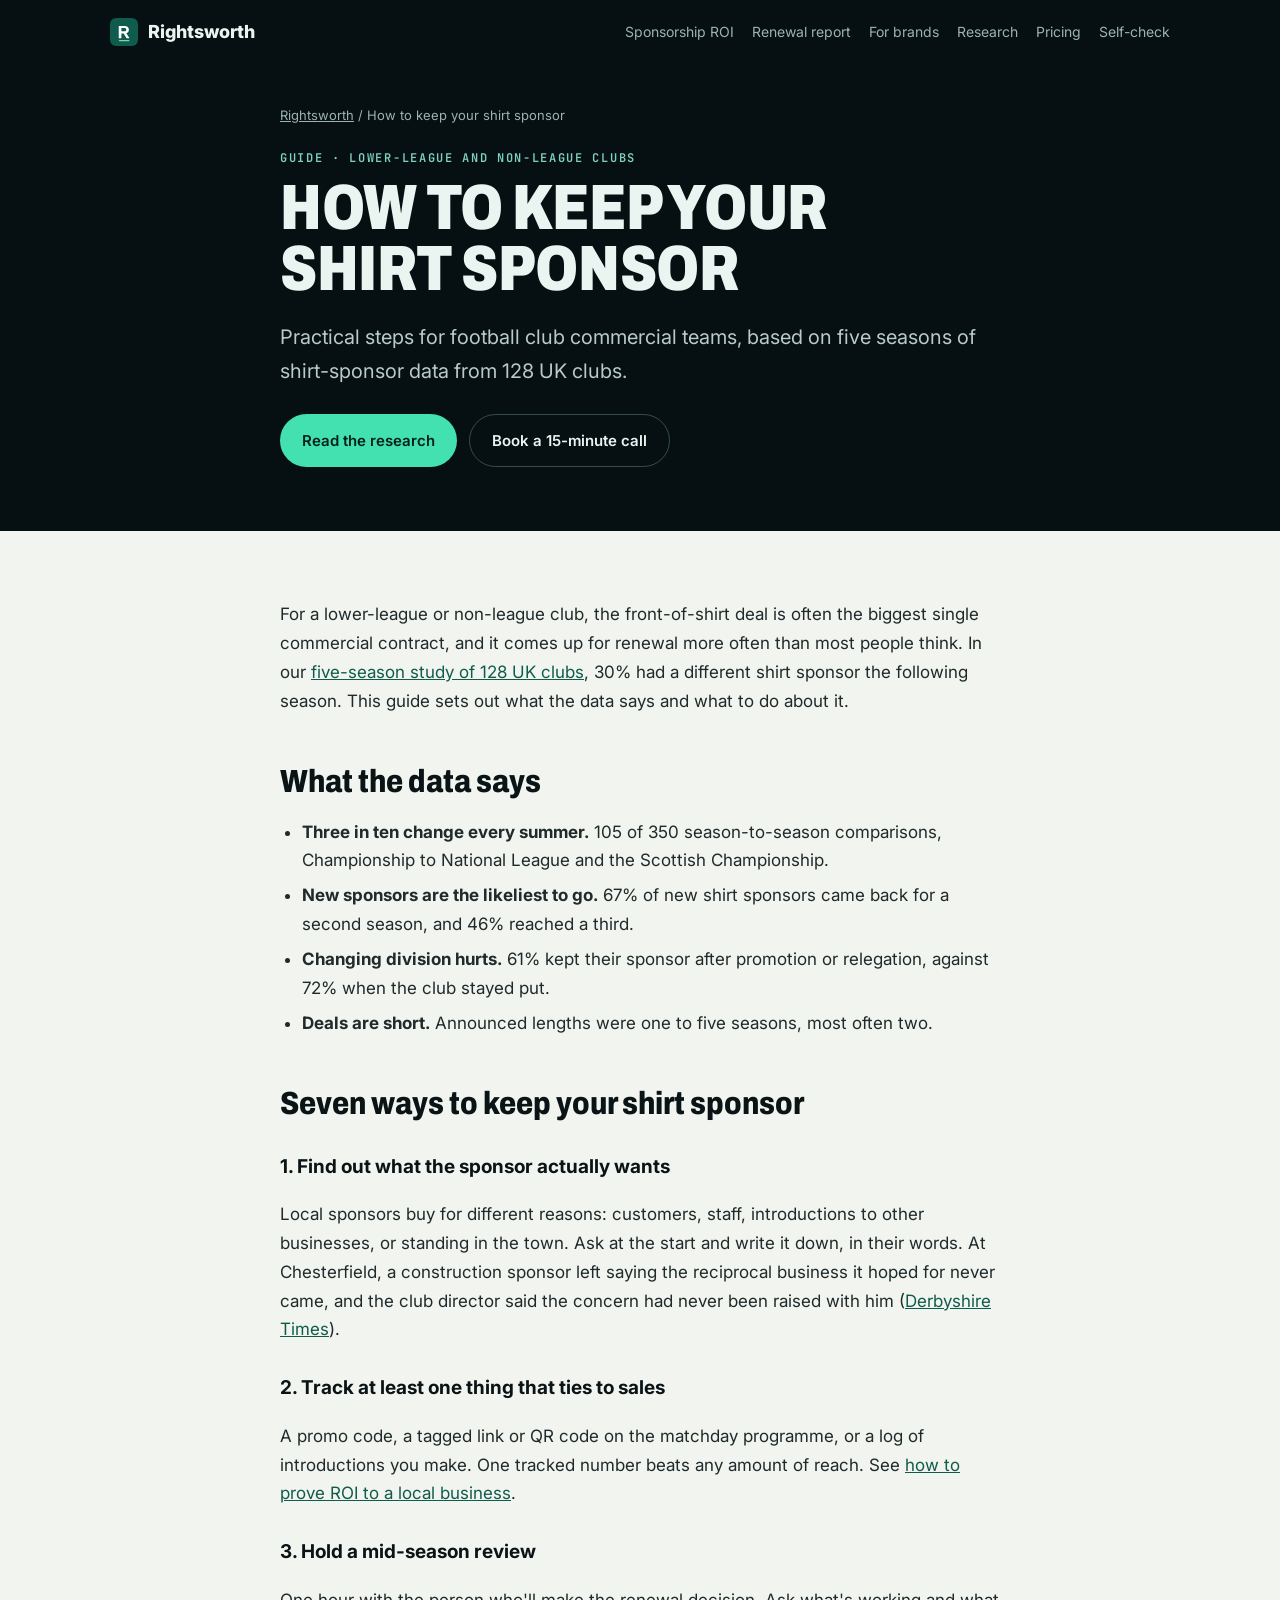
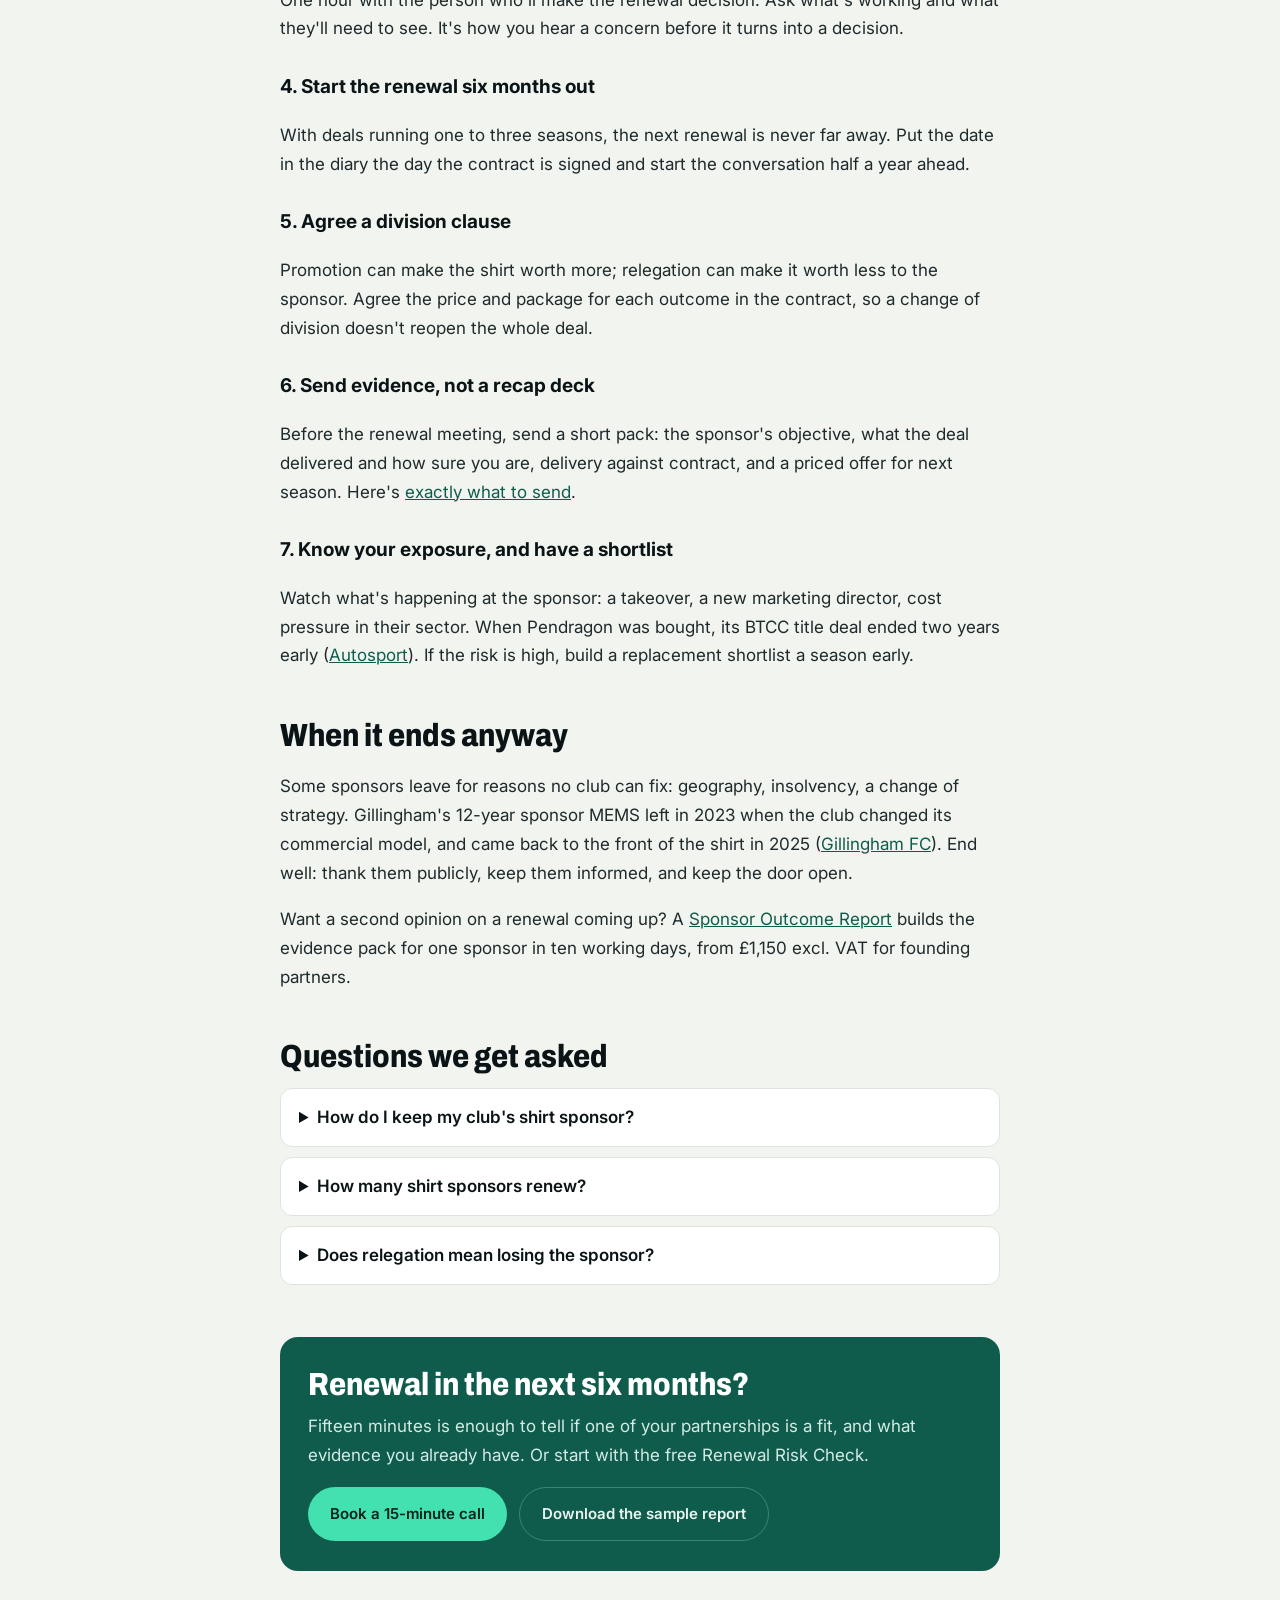
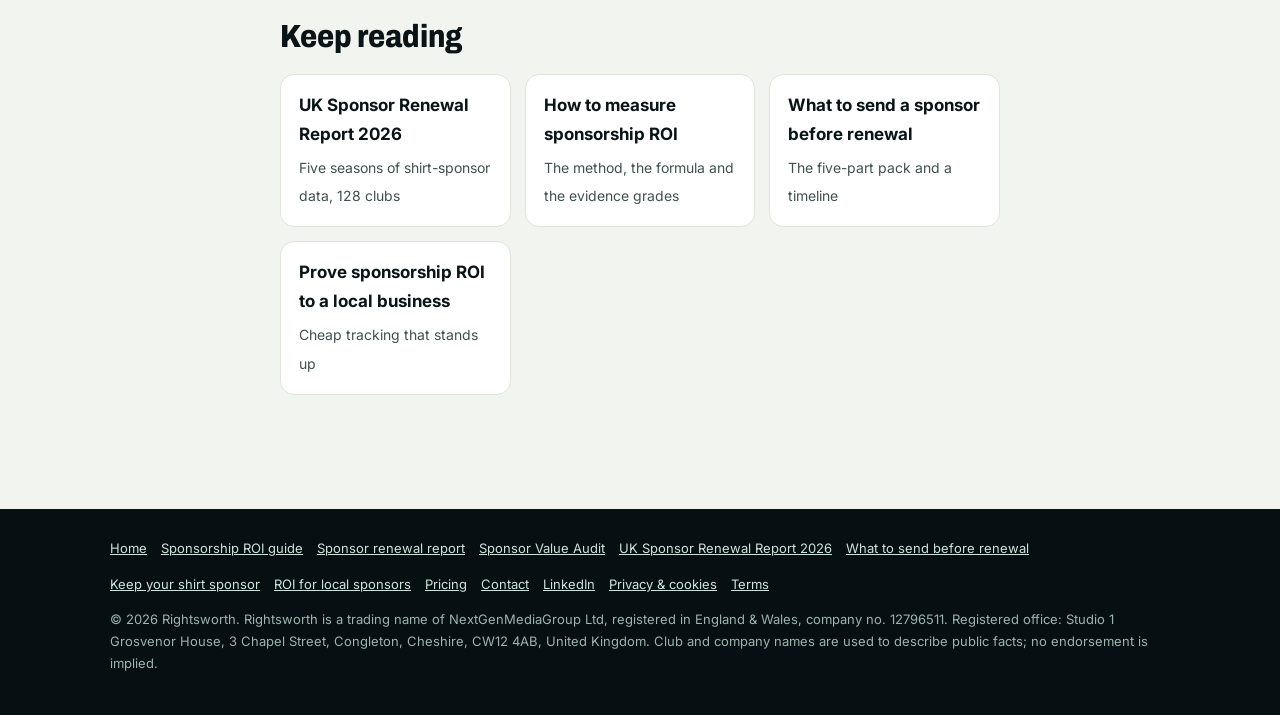
==== keep-your-shirt-sponsor/index.html @ b2c24136 "Add UK Sponsor Renewal Report 2026 page and three renewal/ROI guides - New research page with PDF an" ====
<!doctype html>
<html lang="en-GB">
<head>
<meta charset="utf-8">
<meta name="viewport" content="width=device-width,initial-scale=1">
<title>How to Keep Your Shirt Sponsor: Guide for Clubs | Rightsworth</title>
<meta name="description" content="Three in ten UK lower-league clubs change shirt sponsor each summer. Seven practical ways to keep yours, from the first conversation to the renewal meeting.">
<link rel="canonical" href="https://rightsworth.com/keep-your-shirt-sponsor/">
<meta name="theme-color" content="#071113">
<link rel="icon" href="/favicon.svg" type="image/svg+xml">
<link rel="apple-touch-icon" href="/apple-touch-icon.png">
<meta property="og:type" content="article">
<meta property="og:site_name" content="Rightsworth">
<meta property="og:locale" content="en_GB">
<meta property="og:url" content="https://rightsworth.com/keep-your-shirt-sponsor/">
<meta property="og:title" content="How to Keep Your Shirt Sponsor: Guide for Clubs | Rightsworth">
<meta property="og:description" content="Three in ten UK lower-league clubs change shirt sponsor each summer. Seven practical ways to keep yours, from the first conversation to the renewal meeting.">
<meta property="og:image" content="https://rightsworth.com/og-image.png">
<meta property="og:image:width" content="1200">
<meta property="og:image:height" content="630">
<meta property="og:image:alt" content="Rightsworth: prove what your sponsorship is worth">
<meta name="twitter:card" content="summary_large_image">
<link rel="preconnect" href="https://fonts.googleapis.com"><link rel="preconnect" href="https://fonts.gstatic.com" crossorigin><link href="https://fonts.googleapis.com/css2?family=Archivo:wdth,wght@62..125,700..900&family=Inter:wght@400;600;700&family=JetBrains+Mono:wght@600&display=swap" rel="stylesheet">
<link rel="stylesheet" href="/pages.css">
<script type="application/ld+json">
{
 "@context": "https://schema.org",
 "@graph": [
  {
   "@type": "BreadcrumbList",
   "itemListElement": [
    {
     "@type": "ListItem",
     "position": 1,
     "name": "Rightsworth",
     "item": "https://rightsworth.com/"
    },
    {
     "@type": "ListItem",
     "position": 2,
     "name": "How to keep your shirt sponsor",
     "item": "https://rightsworth.com/keep-your-shirt-sponsor/"
    }
   ]
  },
  {
   "@type": "Article",
   "headline": "How to keep your shirt sponsor",
   "description": "Three in ten UK lower-league clubs change shirt sponsor each summer. Seven practical ways to keep yours, from the first conversation to the renewal meeting.",
   "url": "https://rightsworth.com/keep-your-shirt-sponsor/",
   "inLanguage": "en-GB",
   "datePublished": "2026-11-14",
   "dateModified": "2026-11-14",
   "author": {
    "@type": "Organization",
    "name": "Rightsworth",
    "url": "https://rightsworth.com/"
   },
   "publisher": {
    "@id": "https://rightsworth.com/#org"
   },
   "image": "https://rightsworth.com/og-image.png"
  },
  {
   "@type": "FAQPage",
   "mainEntity": [
    {
     "@type": "Question",
     "name": "How do I keep my club's shirt sponsor?",
     "acceptedAnswer": {
      "@type": "Answer",
      "text": "Agree what the sponsor wants at the start, track at least one thing that ties to sales, review mid-season, start the renewal six months out, agree a division clause and send an evidence pack before the renewal meeting."
     }
    },
    {
     "@type": "Question",
     "name": "How many shirt sponsors renew?",
     "acceptedAnswer": {
      "@type": "Answer",
      "text": "In our data for five UK leagues, 70% of clubs kept the same front-of-shirt sponsor from one season to the next, and 67% of new sponsors came back for a second season."
     }
    },
    {
     "@type": "Question",
     "name": "Does relegation mean losing the sponsor?",
     "acceptedAnswer": {
      "@type": "Answer",
      "text": "Not always, but it raises the risk: 61% of clubs that changed division kept their sponsor, against 72% that stayed put."
     }
    }
   ]
  },
  {
   "@type": "Organization",
   "@id": "https://rightsworth.com/#org",
   "name": "Rightsworth",
   "url": "https://rightsworth.com/",
   "legalName": "NextGenMediaGroup Ltd",
   "logo": "https://rightsworth.com/apple-touch-icon.png",
   "sameAs": [
    "https://www.linkedin.com/company/rightsworth/"
   ]
  }
 ]
}
</script>
</head>
<body>
<header class="ph"><div class="w"><a href="/" class="lg"><img src="/favicon.svg" alt="" width="28" height="28">Rightsworth</a><nav class="pn" aria-label="Main"><a href="/sponsorship-roi/">Sponsorship ROI</a><a href="/sponsor-renewal-report/">Renewal report</a><a href="/sponsor-value-audit/">For brands</a><a href="/uk-sponsor-renewal-report-2026/">Research</a><a href="/#pricing">Pricing</a><a href="/#check">Self-check</a></nav></div></header>
<section class="hero"><div class="w n">
<p class="crumb"><a href="/">Rightsworth</a> / How to keep your shirt sponsor</p>
<p class="eb">Guide &middot; Lower-league and non-league clubs</p>
<h1>How to keep your shirt sponsor</h1>
<p class="lead">Practical steps for football club commercial teams, based on five seasons of shirt-sponsor data from 128 UK clubs.</p>
<div class="btns"><a class="btn bp" href="/uk-sponsor-renewal-report-2026/">Read the research</a><a class="btn bg" href="mailto:raymond@rightsworth.com?subject=Keep%20our%20shirt%20sponsor">Book a 15-minute call</a></div>
</div></section>
<main class="doc"><div class="w n">

<p>For a lower-league or non-league club, the front-of-shirt deal is often the biggest single commercial contract, and it comes up for renewal more often than most people think. In our <a href="/uk-sponsor-renewal-report-2026/">five-season study of 128 UK clubs</a>, 30% had a different shirt sponsor the following season. This guide sets out what the data says and what to do about it.</p>

<h2>What the data says</h2>
<ul>
<li><b>Three in ten change every summer.</b> 105 of 350 season-to-season comparisons, Championship to National League and the Scottish Championship.</li>
<li><b>New sponsors are the likeliest to go.</b> 67% of new shirt sponsors came back for a second season, and 46% reached a third.</li>
<li><b>Changing division hurts.</b> 61% kept their sponsor after promotion or relegation, against 72% when the club stayed put.</li>
<li><b>Deals are short.</b> Announced lengths were one to five seasons, most often two.</li>
</ul>

<h2>Seven ways to keep your shirt sponsor</h2>
<h3>1. Find out what the sponsor actually wants</h3>
<p>Local sponsors buy for different reasons: customers, staff, introductions to other businesses, or standing in the town. Ask at the start and write it down, in their words. At Chesterfield, a construction sponsor left saying the reciprocal business it hoped for never came, and the club director said the concern had never been raised with him (<a href="https://www.derbyshiretimes.co.uk/sport/football/chesterfield-sponsor-wont-renew-due-frustrations-field-issues-spireites-talks-potential-replacement-43858" rel="noopener">Derbyshire Times</a>).</p>
<h3>2. Track at least one thing that ties to sales</h3>
<p>A promo code, a tagged link or QR code on the matchday programme, or a log of introductions you make. One tracked number beats any amount of reach. See <a href="/prove-sponsorship-roi-to-a-local-business/">how to prove ROI to a local business</a>.</p>
<h3>3. Hold a mid-season review</h3>
<p>One hour with the person who'll make the renewal decision. Ask what's working and what they'll need to see. It's how you hear a concern before it turns into a decision.</p>
<h3>4. Start the renewal six months out</h3>
<p>With deals running one to three seasons, the next renewal is never far away. Put the date in the diary the day the contract is signed and start the conversation half a year ahead.</p>
<h3>5. Agree a division clause</h3>
<p>Promotion can make the shirt worth more; relegation can make it worth less to the sponsor. Agree the price and package for each outcome in the contract, so a change of division doesn't reopen the whole deal.</p>
<h3>6. Send evidence, not a recap deck</h3>
<p>Before the renewal meeting, send a short pack: the sponsor's objective, what the deal delivered and how sure you are, delivery against contract, and a priced offer for next season. Here's <a href="/what-to-send-a-sponsor-before-renewal/">exactly what to send</a>.</p>
<h3>7. Know your exposure, and have a shortlist</h3>
<p>Watch what's happening at the sponsor: a takeover, a new marketing director, cost pressure in their sector. When Pendragon was bought, its BTCC title deal ended two years early (<a href="https://www.autosport.com/btcc/news/vauxhall-teams-btcc-future-in-jeopardy-after-sponsor-termination/10695569/" rel="noopener">Autosport</a>). If the risk is high, build a replacement shortlist a season early.</p>

<h2>When it ends anyway</h2>
<p>Some sponsors leave for reasons no club can fix: geography, insolvency, a change of strategy. Gillingham's 12-year sponsor MEMS left in 2023 when the club changed its commercial model, and came back to the front of the shirt in 2025 (<a href="https://www.gillinghamfootballclub.com/news/mems-power-generation-returns-front-gillingham-fc-shirts" rel="noopener">Gillingham FC</a>). End well: thank them publicly, keep them informed, and keep the door open.</p>
<p>Want a second opinion on a renewal coming up? A <a href="/sponsor-renewal-report/">Sponsor Outcome Report</a> builds the evidence pack for one sponsor in ten working days, from £1,150 excl. VAT for founding partners.</p>

<h2>Questions we get asked</h2><details><summary>How do I keep my club's shirt sponsor?</summary><p>Agree what the sponsor wants at the start, track at least one thing that ties to sales, review mid-season, start the renewal six months out, agree a division clause and send an evidence pack before the renewal meeting.</p></details><details><summary>How many shirt sponsors renew?</summary><p>In our data for five UK leagues, 70% of clubs kept the same front-of-shirt sponsor from one season to the next, and 67% of new sponsors came back for a second season.</p></details><details><summary>Does relegation mean losing the sponsor?</summary><p>Not always, but it raises the risk: 61% of clubs that changed division kept their sponsor, against 72% that stayed put.</p></details>
<div class="cta"><h2>Renewal in the next six months?</h2><p>Fifteen minutes is enough to tell if one of your partnerships is a fit, and what evidence you already have. Or start with the free Renewal Risk Check.</p><div class="btns"><a class="btn bp" href="mailto:raymond@rightsworth.com?subject=Book%20a%2015-minute%20call">Book a 15-minute call</a><a class="btn bg" href="/rightsworth-sample-report.pdf">Download the sample report</a></div></div>
<h2>Keep reading</h2>
<div class="rel"><a href="/uk-sponsor-renewal-report-2026/"><b>UK Sponsor Renewal Report 2026</b><span>Five seasons of shirt-sponsor data, 128 clubs</span></a><a href="/sponsorship-roi/"><b>How to measure sponsorship ROI</b><span>The method, the formula and the evidence grades</span></a><a href="/what-to-send-a-sponsor-before-renewal/"><b>What to send a sponsor before renewal</b><span>The five-part pack and a timeline</span></a><a href="/prove-sponsorship-roi-to-a-local-business/"><b>Prove sponsorship ROI to a local business</b><span>Cheap tracking that stands up</span></a></div>
</div></main>
<footer class="pf"><div class="w"><nav aria-label="Footer"><a href="/">Home</a><a href="/sponsorship-roi/">Sponsorship ROI guide</a><a href="/sponsor-renewal-report/">Sponsor renewal report</a><a href="/sponsor-value-audit/">Sponsor Value Audit</a><a href="/uk-sponsor-renewal-report-2026/">UK Sponsor Renewal Report 2026</a><a href="/what-to-send-a-sponsor-before-renewal/">What to send before renewal</a><a href="/keep-your-shirt-sponsor/">Keep your shirt sponsor</a><a href="/prove-sponsorship-roi-to-a-local-business/">ROI for local sponsors</a><a href="/#pricing">Pricing</a><a href="mailto:raymond@rightsworth.com">Contact</a><a href="https://www.linkedin.com/company/rightsworth/" rel="noopener">LinkedIn</a><a href="/privacy.html">Privacy &amp; cookies</a><a href="/terms.html">Terms</a></nav>
<p>&copy; 2026 Rightsworth. Rightsworth is a trading name of NextGenMediaGroup Ltd, registered in England &amp; Wales, company no. 12796511. Registered office: Studio 1 Grosvenor House, 3 Chapel Street, Congleton, Cheshire, CW12 4AB, United Kingdom. Club and company names are used to describe public facts; no endorsement is implied.</p></div></footer>
</body>
</html>
---- pages.css ----
:root{--ink:#0a1416;--ink2:#41504f;--paper:#f2f4ef;--paper2:#e7ebe4;--green:#0f5c4c;--mint:#7fd1bd;--signal:#43e0b0;--line:#dfe4dc;--night:#061012;--gA:#1fae84;--gB:#3b7fe0;--gC:#c9971c;--gD:#7d8e95}
*{box-sizing:border-box}
html{-webkit-text-size-adjust:100%}
body{margin:0;background:var(--paper);color:var(--ink);font:17px/1.7 Inter,system-ui,-apple-system,"Segoe UI",Roboto,Arial,sans-serif;-webkit-font-smoothing:antialiased}
a{color:var(--green)}
.w{max-width:1100px;margin:0 auto;padding:0 20px}
.n{max-width:760px}
.ph{background:var(--night);color:#eaf5f1}
.ph .w{display:flex;justify-content:space-between;align-items:center;gap:16px;min-height:64px;flex-wrap:wrap}
.lg{display:flex;align-items:center;gap:10px;color:#eaf5f1;text-decoration:none;font-weight:800;font-size:18px}
.lg img{width:28px;height:28px}
.pn{display:flex;gap:18px;flex-wrap:wrap;font-size:14px}
.pn a{color:#9cb3ae;text-decoration:none}.pn a:hover,.pn a[aria-current]{color:#eaf5f1}
.hero{background:var(--night);color:#eaf5f1;padding:40px 0 64px}
.crumb{font-size:13px;color:#9cb3ae;margin:0 0 26px}.crumb a{color:#9cb3ae}
.eb{font:600 12px/1 "JetBrains Mono",ui-monospace,Consolas,monospace;letter-spacing:.14em;text-transform:uppercase;color:var(--mint);margin:0 0 14px}
h1{font-family:Archivo,system-ui,sans-serif;font-stretch:80%;font-weight:850;text-transform:uppercase;font-size:clamp(36px,6vw,64px);line-height:.95;margin:0 0 20px;letter-spacing:-.005em}
.hero p.lead{font-size:clamp(17px,2vw,20px);color:#b9cbc6;max-width:62ch;margin:0 0 26px}
.btns{display:flex;gap:12px;flex-wrap:wrap}
.btn{display:inline-flex;align-items:center;padding:13px 22px;border-radius:999px;font-weight:600;font-size:15px;text-decoration:none}
.bp{background:var(--signal);color:#04211a}.bg{border:1px solid rgba(190,255,232,.25);color:#eaf5f1}
.light .bg{border-color:rgba(10,20,22,.2);color:var(--ink)}
main.doc{padding:52px 0 40px}
h2{font-family:Archivo,system-ui,sans-serif;font-stretch:85%;font-weight:800;font-size:clamp(24px,3.2vw,32px);line-height:1.15;margin:48px 0 12px}
h3{font-size:19px;margin:28px 0 6px}
p,li{color:#1e2a2b}
ul,ol{padding-left:22px}li{margin:6px 0}
.box{background:#fff;border:1px solid var(--line);border-radius:14px;padding:20px 22px;margin:22px 0}
.box h3{margin-top:0}
.formula{font:600 16px/1.6 "JetBrains Mono",ui-monospace,Consolas,monospace;background:var(--night);color:#eaf5f1;border-radius:12px;padding:16px 18px;overflow-x:auto}
table{width:100%;border-collapse:collapse;font-size:15px;margin:14px 0;background:#fff;border-radius:12px;overflow:hidden}
th,td{text-align:left;vertical-align:top;padding:11px 13px;border-bottom:1px solid var(--line)}
th{background:var(--paper2);font-size:13px;letter-spacing:.02em}
.g{display:inline-block;min-width:26px;text-align:center;font-weight:800;color:#fff;border-radius:6px;padding:1px 6px;font-size:14px}
.gA{background:var(--gA)}.gB{background:var(--gB)}.gC{background:var(--gC)}.gD{background:var(--gD)}
.note{font-size:14px;color:var(--ink2)}
.cta{background:var(--green);color:#eaf5f1;border-radius:18px;padding:30px 28px;margin:52px 0 10px}
.cta h2{margin:0 0 8px;color:#fff}.cta p{color:#d3ebe4;margin:0 0 18px}
.rel{display:grid;grid-template-columns:repeat(auto-fit,minmax(220px,1fr));gap:14px;margin:18px 0}
.rel a{display:block;background:#fff;border:1px solid var(--line);border-radius:14px;padding:16px 18px;text-decoration:none;color:var(--ink)}
.rel a b{display:block;margin-bottom:4px}.rel a span{font-size:14px;color:var(--ink2)}
details{background:#fff;border:1px solid var(--line);border-radius:12px;padding:14px 18px;margin:10px 0}
summary{font-weight:600;cursor:pointer}
.pf{background:var(--night);color:#9cb3ae;font-size:13px;padding:28px 0;margin-top:56px}
.pf p{color:#9cb3ae}.pf a{color:#cfe3dd}.pf nav{display:flex;flex-wrap:wrap;gap:14px;margin-bottom:12px}
@media(max-width:640px){.pn{display:none}table,thead,tbody,tr,th,td{display:block}thead{display:none}td{border:0;padding:3px 13px}tr{border-bottom:1px solid var(--line);padding:10px 0}}
.stats{display:grid;grid-template-columns:repeat(3,1fr);gap:12px;margin:0 0 28px}
.stats div{background:#fff;border:1px solid var(--line);border-radius:14px;padding:16px 18px}
.stats b{display:block;font-family:Archivo,system-ui,sans-serif;font-stretch:85%;font-weight:850;font-size:clamp(28px,5vw,40px);line-height:1;color:var(--green)}
.stats span{font-size:14px;color:var(--ink2)}
.bars{margin:16px 0 22px}
.bar{display:grid;grid-template-columns:minmax(120px,210px) 1fr 48px;gap:12px;align-items:center;margin:10px 0}
.bl b{display:block;font-size:15px;line-height:1.25}.bl span{font-size:12.5px;color:var(--ink2)}
.bt{background:var(--paper2);border-radius:6px;height:22px;overflow:hidden}
.bt i{display:block;height:100%;background:#9fb7b0;border-radius:6px}
.bar.hl .bt i{background:var(--green)}
.bv{font-weight:800;font-size:15px}
@media (max-width:560px){.stats{grid-template-columns:1fr}.bar{grid-template-columns:1fr 44px}.bl{grid-column:1/-1}}
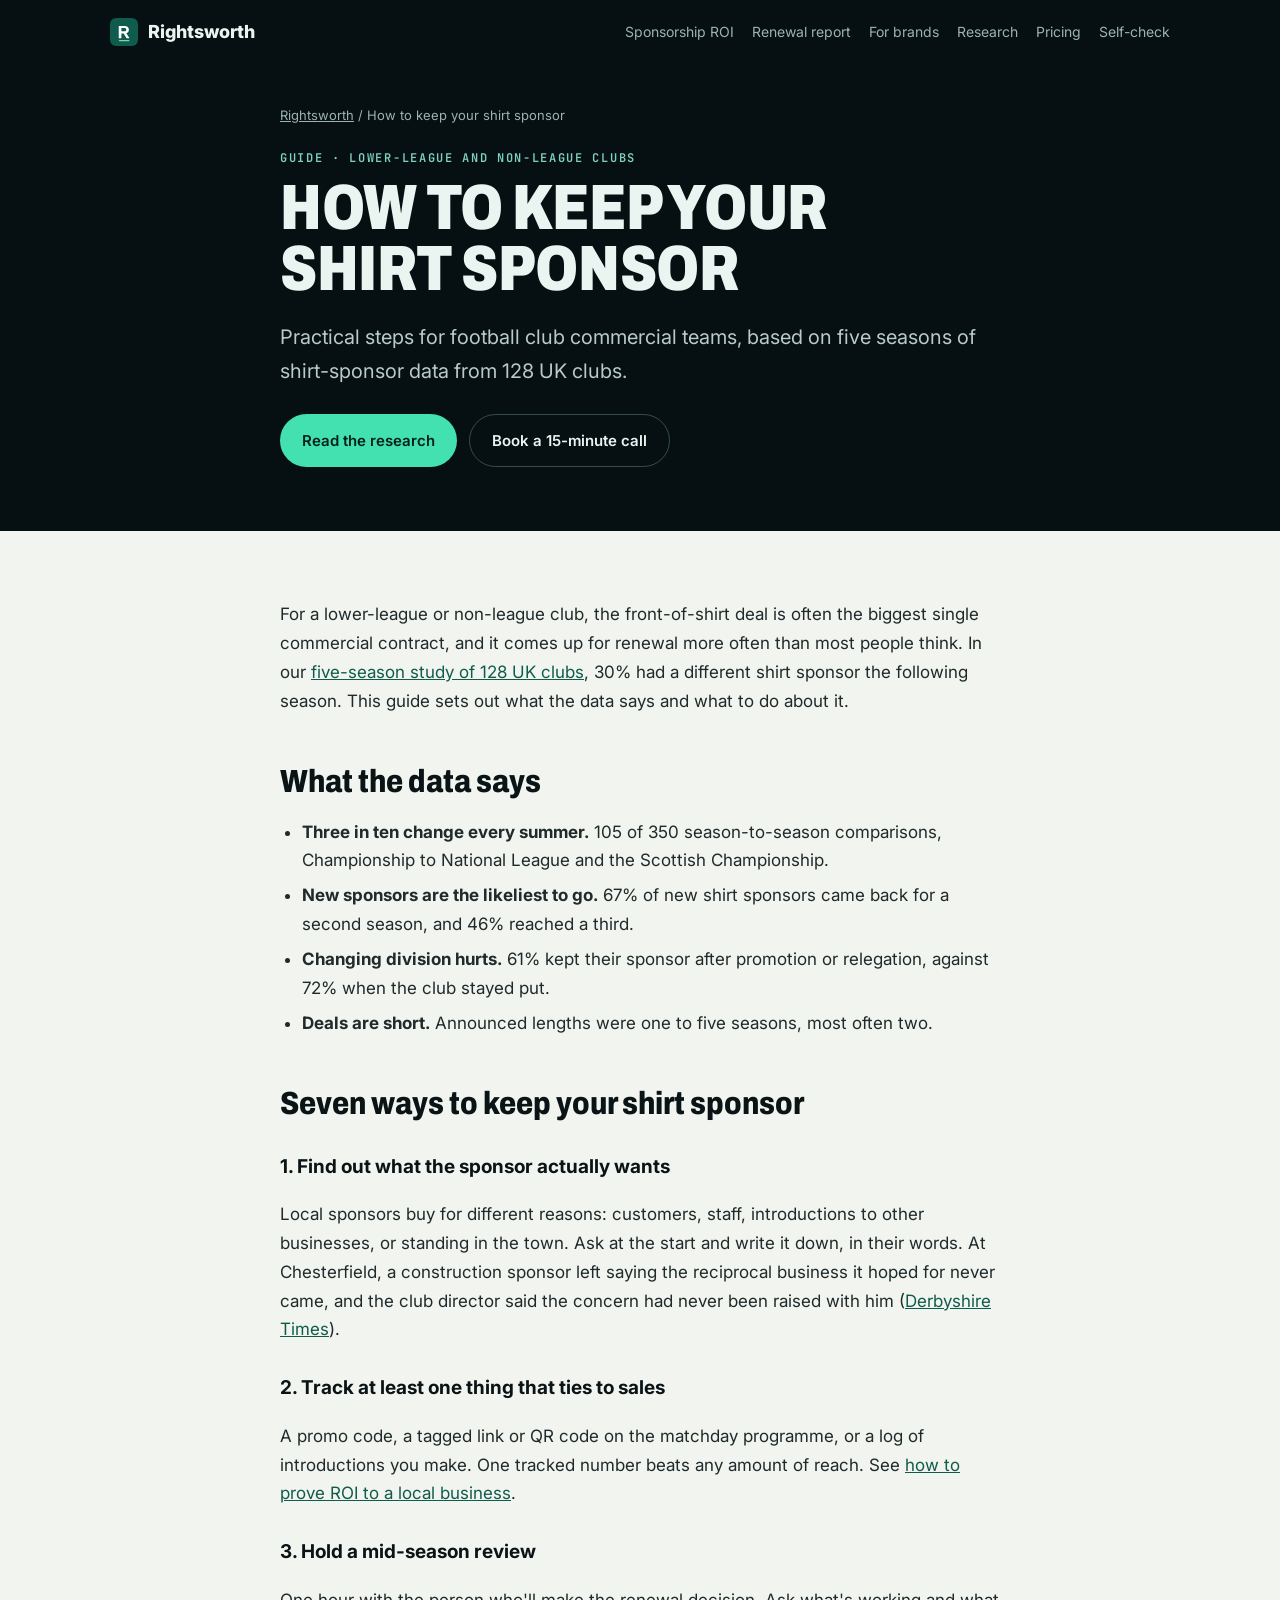
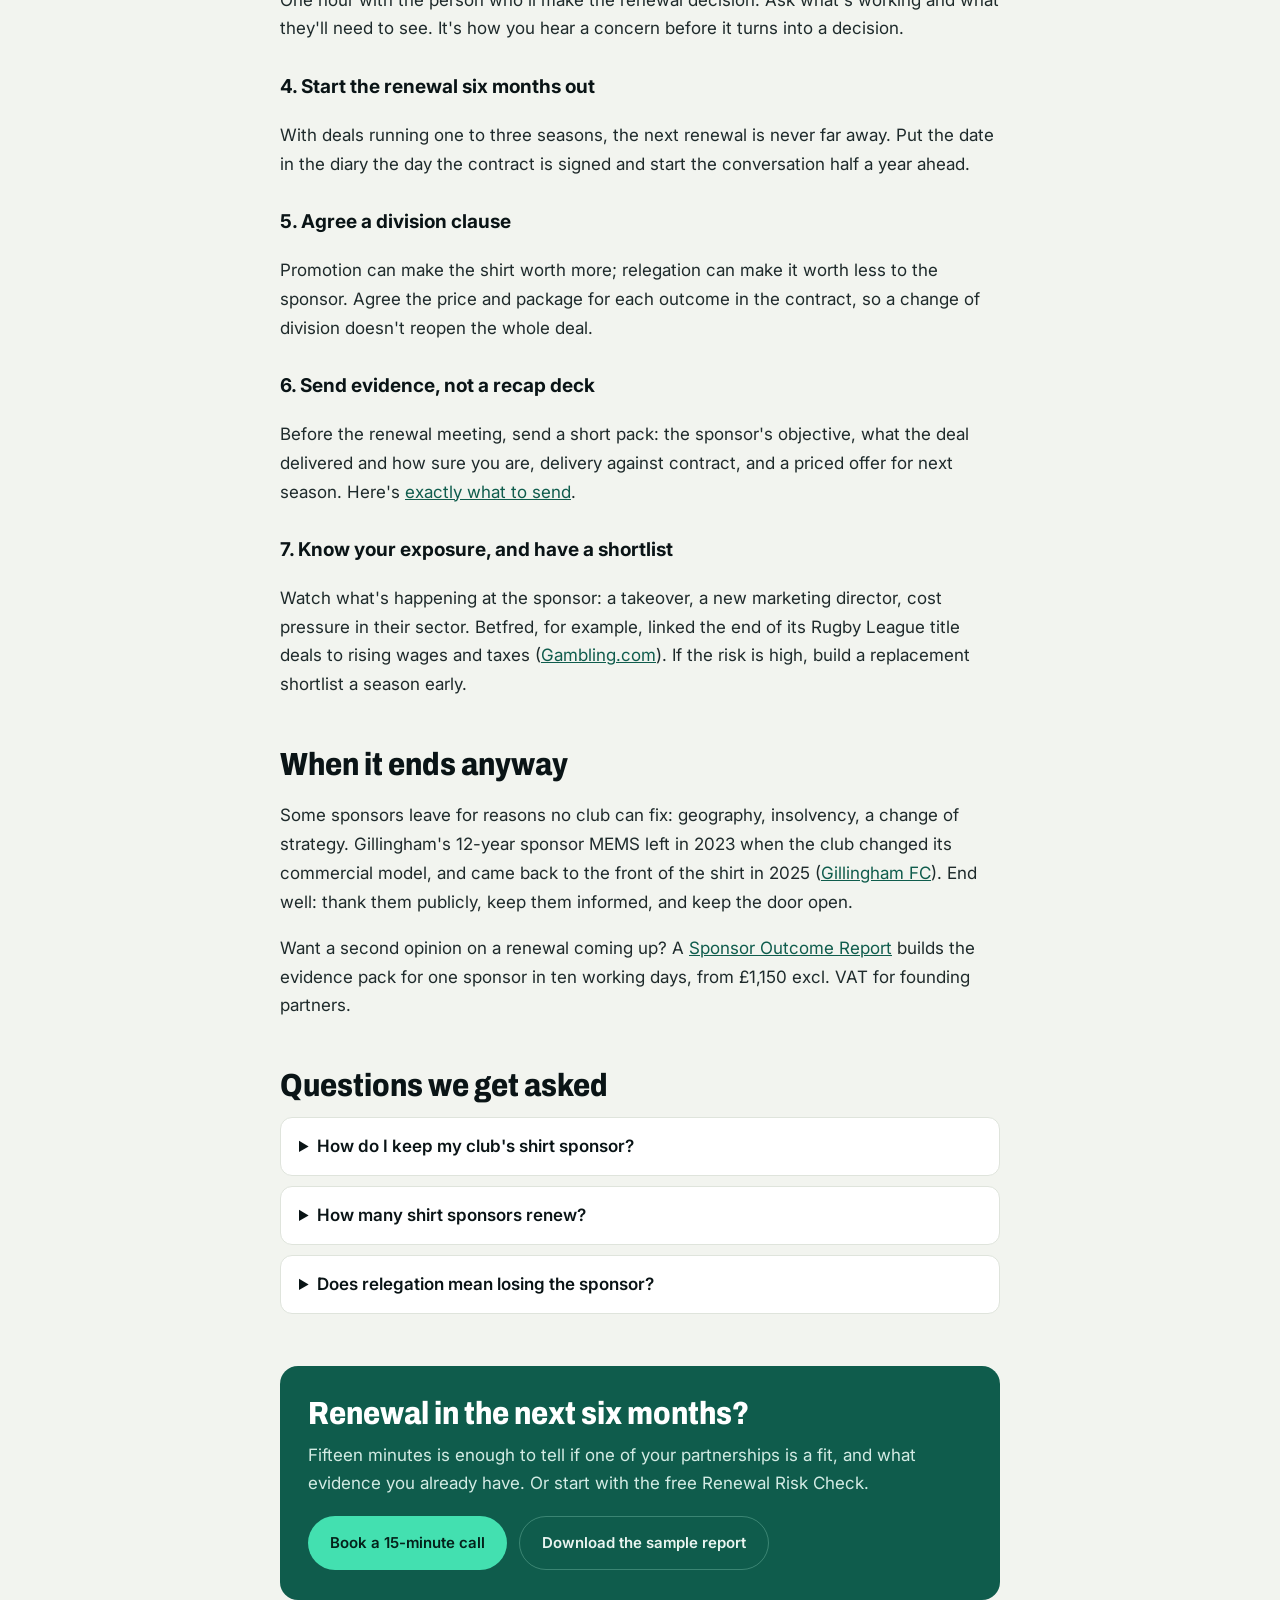
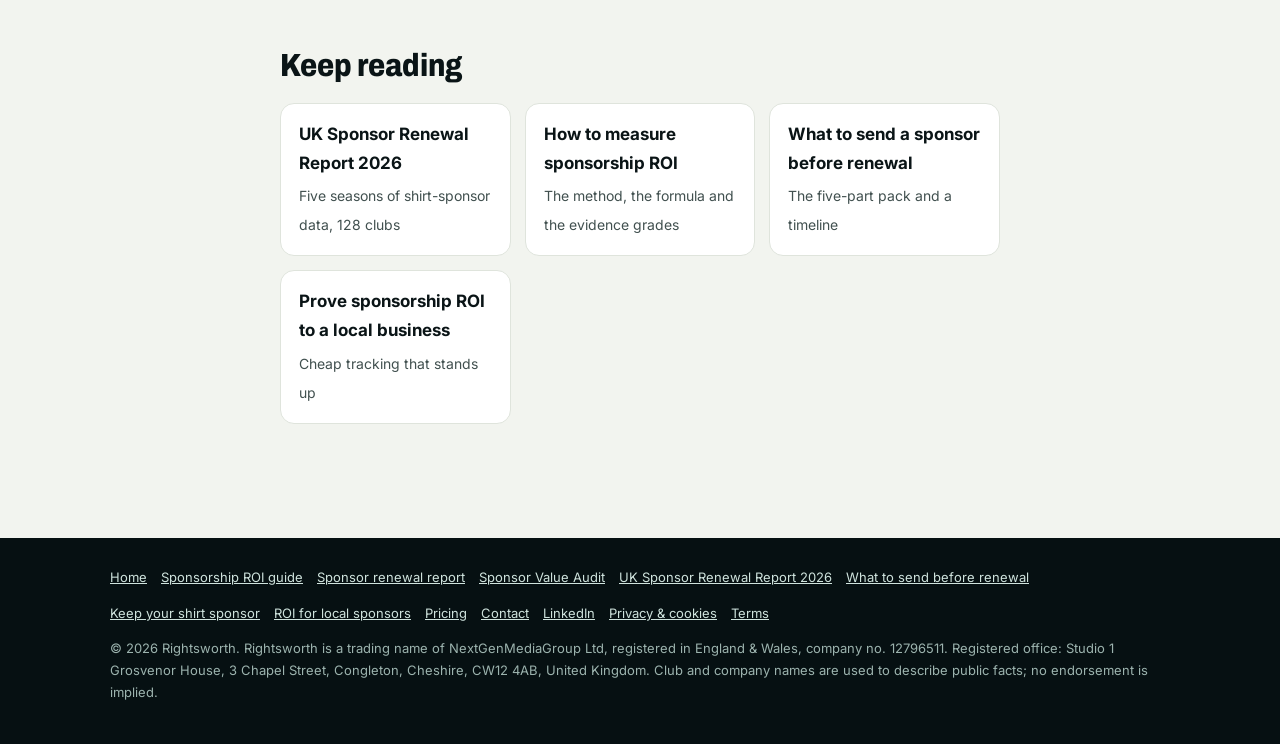
==== commit 80c9af08: "Tighten exit-story wording to match sources; note double transcription check Co-Authored-By: Claude " ====
--- a/keep-your-shirt-sponsor/index.html
+++ b/keep-your-shirt-sponsor/index.html
@@ -140,7 +140,7 @@
 <h3>6. Send evidence, not a recap deck</h3>
 <p>Before the renewal meeting, send a short pack: the sponsor's objective, what the deal delivered and how sure you are, delivery against contract, and a priced offer for next season. Here's <a href="/what-to-send-a-sponsor-before-renewal/">exactly what to send</a>.</p>
 <h3>7. Know your exposure, and have a shortlist</h3>
-<p>Watch what's happening at the sponsor: a takeover, a new marketing director, cost pressure in their sector. When Pendragon was bought, its BTCC title deal ended two years early (<a href="https://www.autosport.com/btcc/news/vauxhall-teams-btcc-future-in-jeopardy-after-sponsor-termination/10695569/" rel="noopener">Autosport</a>). If the risk is high, build a replacement shortlist a season early.</p>
+<p>Watch what's happening at the sponsor: a takeover, a new marketing director, cost pressure in their sector. Betfred, for example, linked the end of its Rugby League title deals to rising wages and taxes (<a href="https://www.gambling.com/uk/news/betfred-to-end-rugby-league-sponsorship-due-to-tax-rises" rel="noopener">Gambling.com</a>). If the risk is high, build a replacement shortlist a season early.</p>
 
 <h2>When it ends anyway</h2>
 <p>Some sponsors leave for reasons no club can fix: geography, insolvency, a change of strategy. Gillingham's 12-year sponsor MEMS left in 2023 when the club changed its commercial model, and came back to the front of the shirt in 2025 (<a href="https://www.gillinghamfootballclub.com/news/mems-power-generation-returns-front-gillingham-fc-shirts" rel="noopener">Gillingham FC</a>). End well: thank them publicly, keep them informed, and keep the door open.</p>
